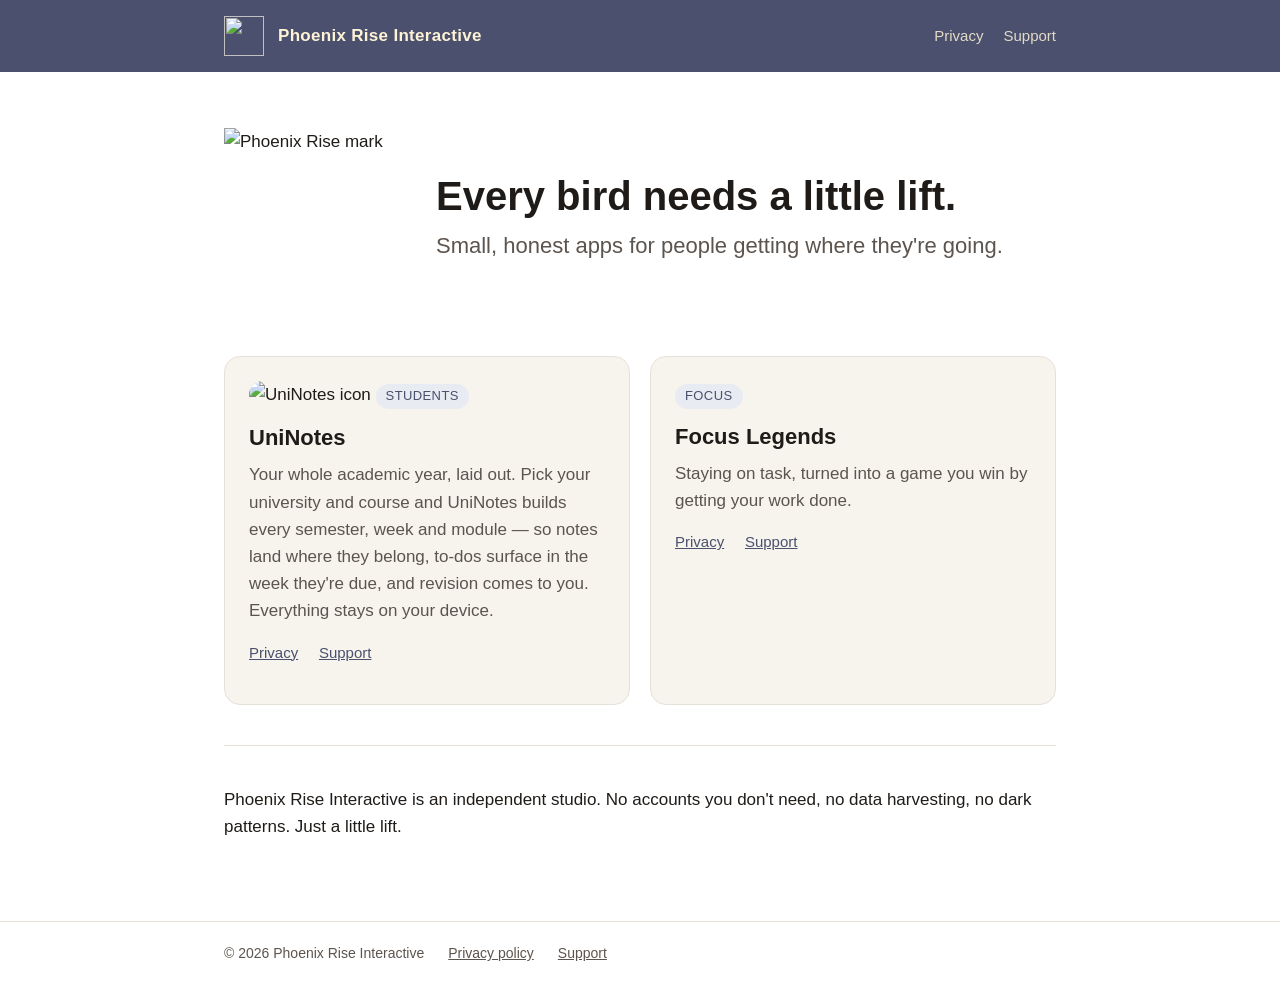
==== index.html @ 2798a72b "Add files via upload" ====
<!doctype html>
<html lang="en">
<head>
  <meta charset="utf-8">
  <meta name="viewport" content="width=device-width, initial-scale=1">
  <title>Phoenix Rise Interactive</title>
  <meta name="description" content="Independent studio making apps that help students focus, learn and rise. Makers of UniNotes and Focus Legends.">
  <link rel="icon" href="img/favicon.png">
  <link rel="stylesheet" href="style.css">
</head>
<body>
  <header class="site">
    <div class="wrap">
      <img src="img/phoenix.png" alt="">
      <a class="name" href="./">Phoenix Rise Interactive</a>
      <nav>
        <a href="privacy.html">Privacy</a>
        <a href="support.html">Support</a>
      </nav>
    </div>
  </header>

  <main>
    <section class="hero">
      <img src="img/phoenix.png" alt="Phoenix Rise mark">
      <div>
        <h1>Every bird needs a little lift.</h1>
        <p class="tag">Small, honest apps for people getting where they're going.</p>
      </div>
    </section>

    <section class="apps">
      <article class="app">
        <img src="img/uninotes.png" alt="UniNotes icon">
        <span class="badge">Students</span>
        <h2>UniNotes</h2>
        <p>Your whole academic year, laid out. Pick your university and course and UniNotes builds every semester, week and module — so notes land where they belong, to-dos surface in the week they're due, and revision comes to you. Everything stays on your device.</p>
        <p class="links">
          <a href="privacy.html#uninotes">Privacy</a>
          <a href="support.html#uninotes">Support</a>
        </p>
      </article>

      <article class="app">
        <span class="badge">Focus</span>
        <h2>Focus Legends</h2>
        <p>Staying on task, turned into a game you win by getting your work done.</p>
        <p class="links">
          <a href="privacy.html#focus-legends">Privacy</a>
          <a href="support.html#focus-legends">Support</a>
        </p>
      </article>
    </section>

    <hr>

    <p>Phoenix Rise Interactive is an independent studio. No accounts you don't need, no data harvesting, no dark patterns. Just a little lift.</p>
  </main>

  <footer>
    <div class="wrap">
      <span>© 2026 Phoenix Rise Interactive</span>
      <a href="privacy.html">Privacy policy</a>
      <a href="support.html">Support</a>
    </div>
  </footer>
</body>
</html>
---- style.css ----
:root {
  --navy: #4A506D;
  --navy-deep: #383D55;
  --cream: #FFF3D6;
  --ink: #1F1B18;
  --ink-soft: #5C544E;
  --paper: #FFFFFF;
  --paper-warm: #F7F4EE;
  --rule: #E6E1D8;
  --flame: #F2A93B;
}
* { box-sizing: border-box; }
html { -webkit-text-size-adjust: 100%; }
body {
  margin: 0;
  font-family: -apple-system, BlinkMacSystemFont, "Segoe UI", Roboto, Helvetica, Arial, sans-serif;
  font-size: 17px;
  line-height: 1.6;
  color: var(--ink);
  background: var(--paper);
}
a { color: var(--navy); }
a:hover { color: var(--navy-deep); }

header.site {
  background: var(--navy);
  color: var(--cream);
}
header.site .wrap {
  display: flex;
  align-items: center;
  gap: 14px;
  padding: 16px 24px;
  max-width: 880px;
  margin: 0 auto;
}
header.site img { width: 40px; height: 40px; }
header.site .name { font-weight: 700; letter-spacing: .3px; color: var(--cream); text-decoration: none; }
header.site nav { margin-left: auto; display: flex; gap: 20px; }
header.site nav a { color: var(--cream); opacity: .85; text-decoration: none; font-size: 15px; }
header.site nav a:hover { opacity: 1; }

main { max-width: 880px; margin: 0 auto; padding: 40px 24px 64px; }
h1 { font-size: 34px; line-height: 1.2; margin: 0 0 8px; }
h2 { font-size: 22px; margin: 40px 0 10px; }
h3 { font-size: 18px; margin: 28px 0 6px; }
p.lede { font-size: 20px; color: var(--ink-soft); margin: 0 0 32px; }
p.meta { color: var(--ink-soft); font-size: 15px; margin-top: 0; }
ul { padding-left: 22px; }
li { margin: 6px 0; }
hr { border: 0; border-top: 1px solid var(--rule); margin: 40px 0; }

.hero {
  display: flex;
  align-items: center;
  gap: 32px;
  margin: 16px 0 48px;
}
.hero img { width: 180px; height: 180px; flex: none; }
.hero h1 { font-size: 40px; }
.hero .tag { font-size: 22px; color: var(--ink-soft); margin: 4px 0 0; }

.apps { display: grid; grid-template-columns: 1fr 1fr; gap: 20px; }
.app {
  border: 1px solid var(--rule);
  border-radius: 16px;
  padding: 24px;
  background: var(--paper-warm);
}
.app img { width: 64px; height: 64px; border-radius: 14px; margin-bottom: 12px; }
.app h2 { margin: 0 0 6px; font-size: 22px; }
.app p { margin: 0 0 14px; color: var(--ink-soft); }
.app .links a { margin-right: 16px; font-size: 15px; }
.badge {
  display: inline-block; font-size: 13px; letter-spacing: .4px; text-transform: uppercase;
  color: var(--navy); background: #E9EBF2; border-radius: 999px; padding: 2px 10px; margin-bottom: 10px;
}

.card { border: 1px solid var(--rule); border-radius: 12px; padding: 18px 20px; background: var(--paper-warm); }
.card p:last-child { margin-bottom: 0; }

footer { border-top: 1px solid var(--rule); color: var(--ink-soft); font-size: 14px; }
footer .wrap { max-width: 880px; margin: 0 auto; padding: 20px 24px; display: flex; flex-wrap: wrap; gap: 8px 24px; }
footer a { color: var(--ink-soft); }

@media (max-width: 640px) {
  body { font-size: 16px; }
  .hero { flex-direction: column; text-align: center; gap: 16px; }
  .hero img { width: 140px; height: 140px; }
  .hero h1 { font-size: 32px; }
  .apps { grid-template-columns: 1fr; }
  header.site nav { gap: 14px; }
  main { padding: 28px 20px 48px; }
}
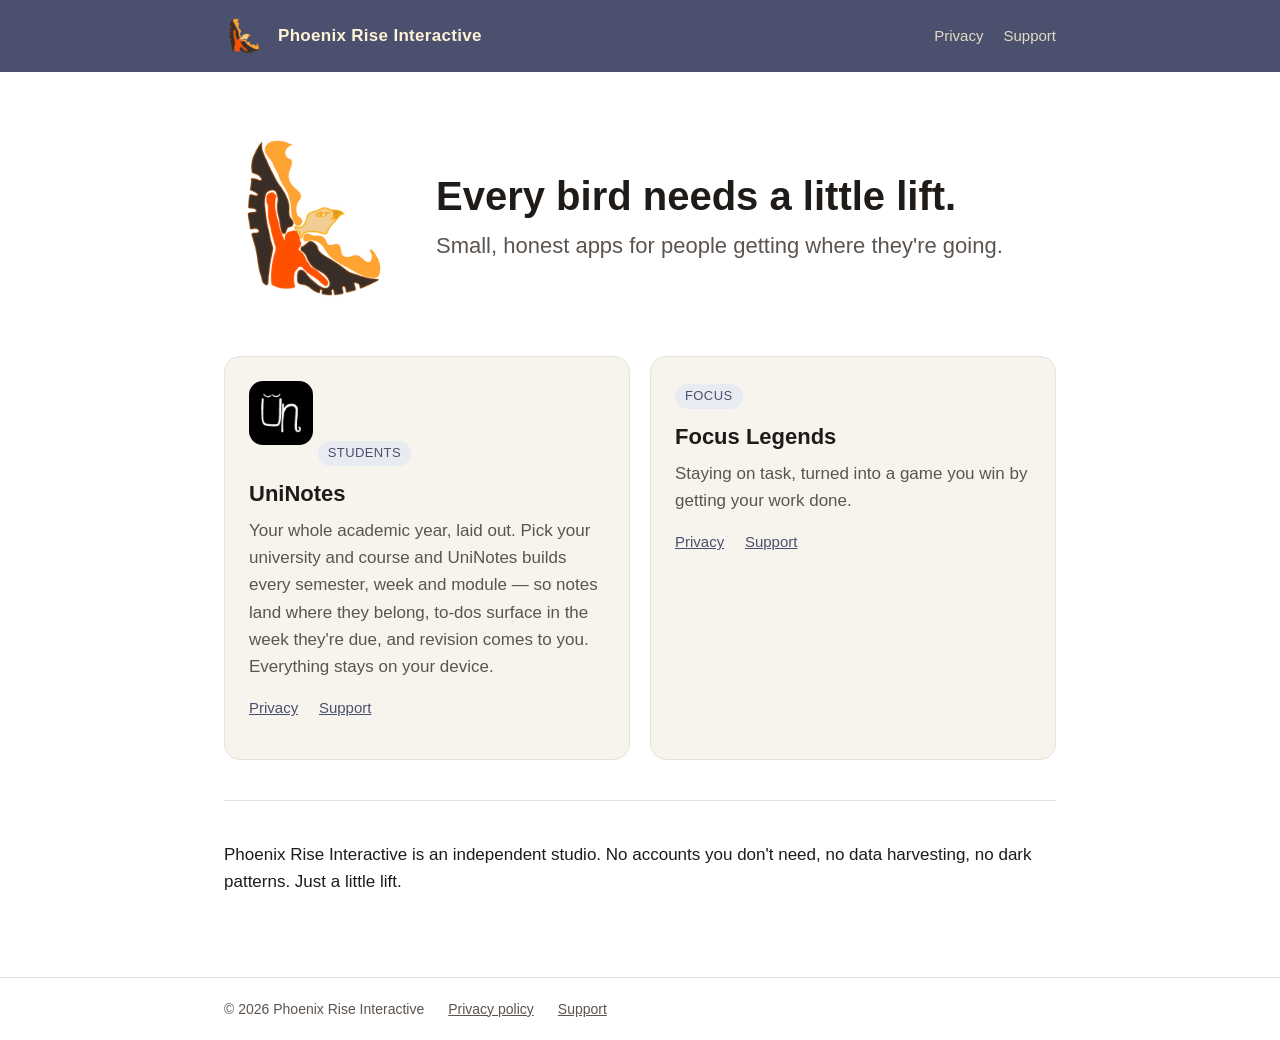
==== commit b1cba368: "Add files via upload" ====
--- a/index.html
+++ b/index.html
@@ -36,8 +36,8 @@
         <h2>UniNotes</h2>
         <p>Your whole academic year, laid out. Pick your university and course and UniNotes builds every semester, week and module — so notes land where they belong, to-dos surface in the week they're due, and revision comes to you. Everything stays on your device.</p>
         <p class="links">
-          <a href="privacy.html#uninotes">Privacy</a>
-          <a href="support.html#uninotes">Support</a>
+          <a href="uninotes/privacy.html">Privacy</a>
+          <a href="uninotes/support.html">Support</a>
         </p>
       </article>
 
@@ -46,8 +46,8 @@
         <h2>Focus Legends</h2>
         <p>Staying on task, turned into a game you win by getting your work done.</p>
         <p class="links">
-          <a href="privacy.html#focus-legends">Privacy</a>
-          <a href="support.html#focus-legends">Support</a>
+          <a href="focus-legends/privacy.html">Privacy</a>
+          <a href="focus-legends/support.html">Support</a>
         </p>
       </article>
     </section>
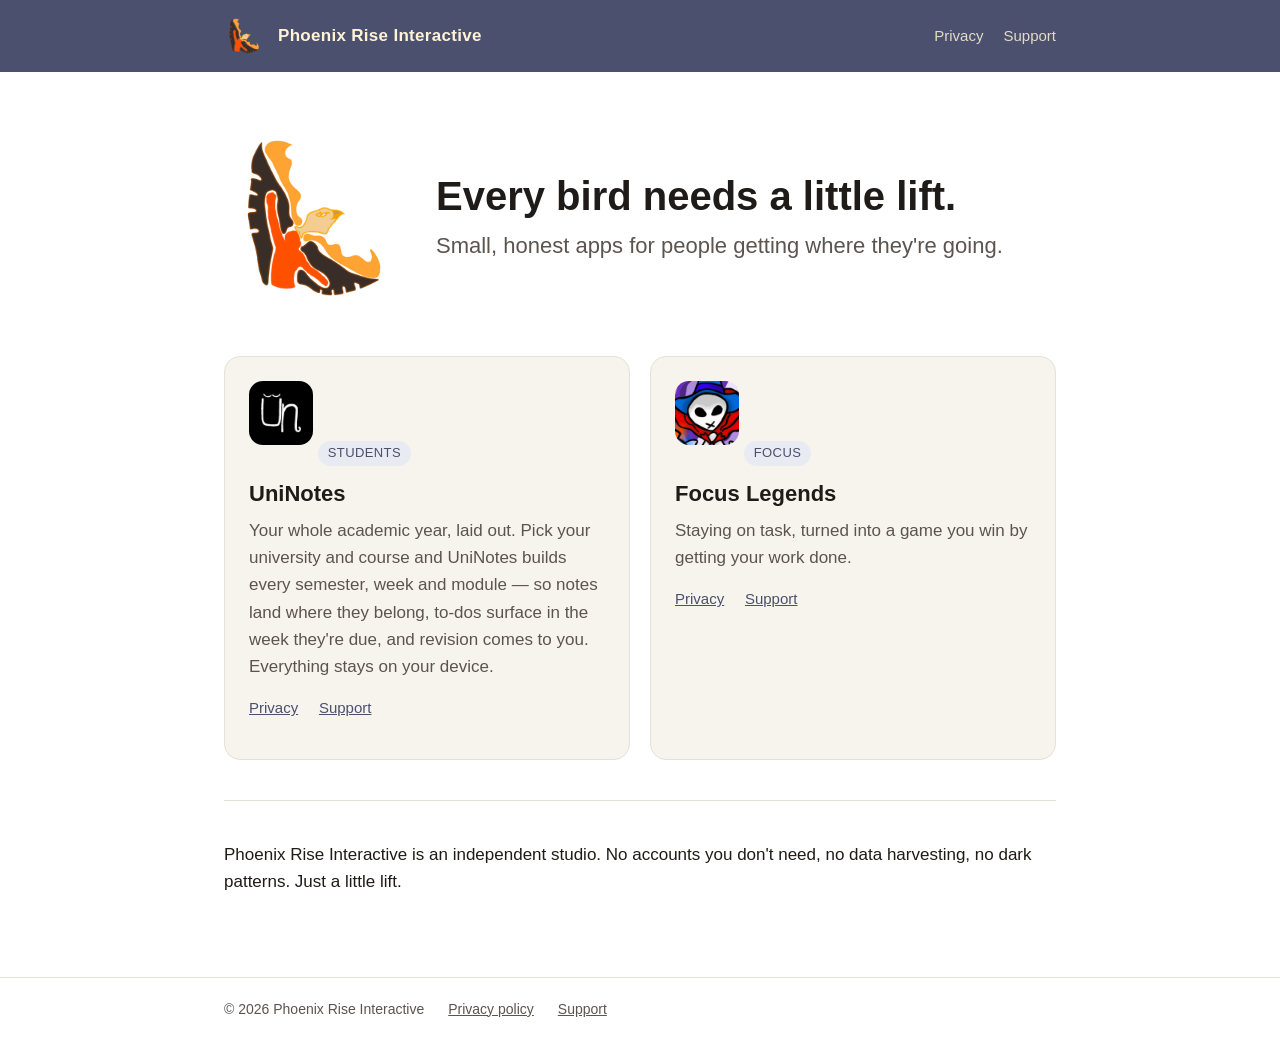
==== commit 4eb37498: "Add files via upload" ====
--- a/index.html
+++ b/index.html
@@ -42,6 +42,7 @@
       </article>
 
       <article class="app">
+        <img src="img/focus-legends.png" alt="Focus Legends icon">
         <span class="badge">Focus</span>
         <h2>Focus Legends</h2>
         <p>Staying on task, turned into a game you win by getting your work done.</p>
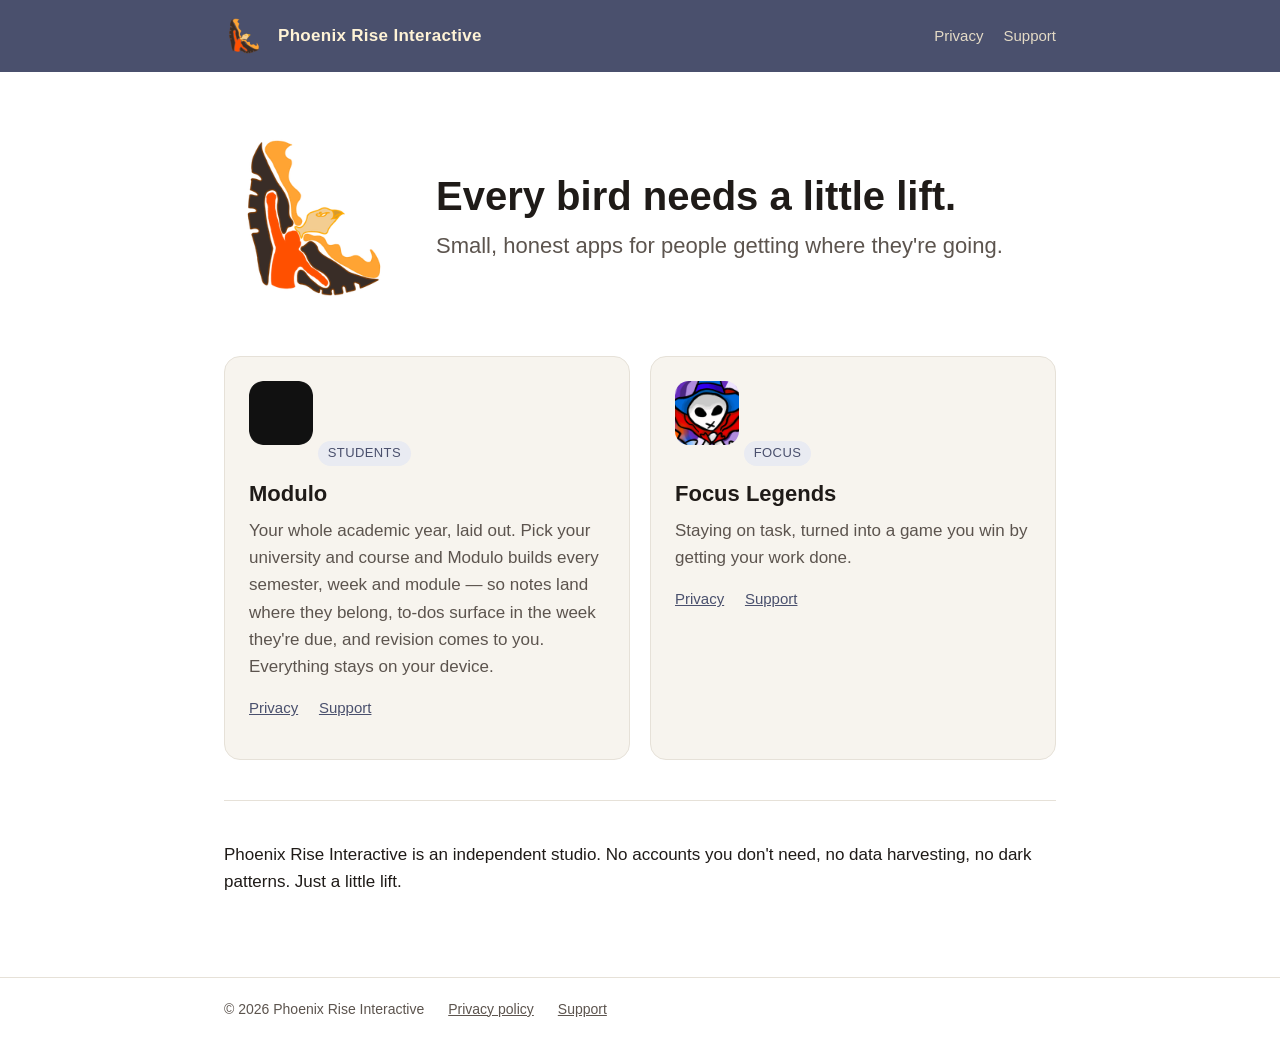
==== commit 50354ecd: "Add files via upload" ====
--- a/index.html
+++ b/index.html
@@ -4,7 +4,7 @@
   <meta charset="utf-8">
   <meta name="viewport" content="width=device-width, initial-scale=1">
   <title>Phoenix Rise Interactive</title>
-  <meta name="description" content="Independent studio making apps that help students focus, learn and rise. Makers of UniNotes and Focus Legends.">
+  <meta name="description" content="Independent studio making apps that help students focus, learn and rise. Makers of Modulo and Focus Legends.">
   <link rel="icon" href="img/favicon.png">
   <link rel="stylesheet" href="style.css">
 </head>
@@ -31,13 +31,13 @@
 
     <section class="apps">
       <article class="app">
-        <img src="img/uninotes.png" alt="UniNotes icon">
+        <img src="img/modulo.png" alt="Modulo icon">
         <span class="badge">Students</span>
-        <h2>UniNotes</h2>
-        <p>Your whole academic year, laid out. Pick your university and course and UniNotes builds every semester, week and module — so notes land where they belong, to-dos surface in the week they're due, and revision comes to you. Everything stays on your device.</p>
+        <h2>Modulo</h2>
+        <p>Your whole academic year, laid out. Pick your university and course and Modulo builds every semester, week and module — so notes land where they belong, to-dos surface in the week they're due, and revision comes to you. Everything stays on your device.</p>
         <p class="links">
-          <a href="uninotes/privacy.html">Privacy</a>
-          <a href="uninotes/support.html">Support</a>
+          <a href="modulo/privacy.html">Privacy</a>
+          <a href="modulo/support.html">Support</a>
         </p>
       </article>
 
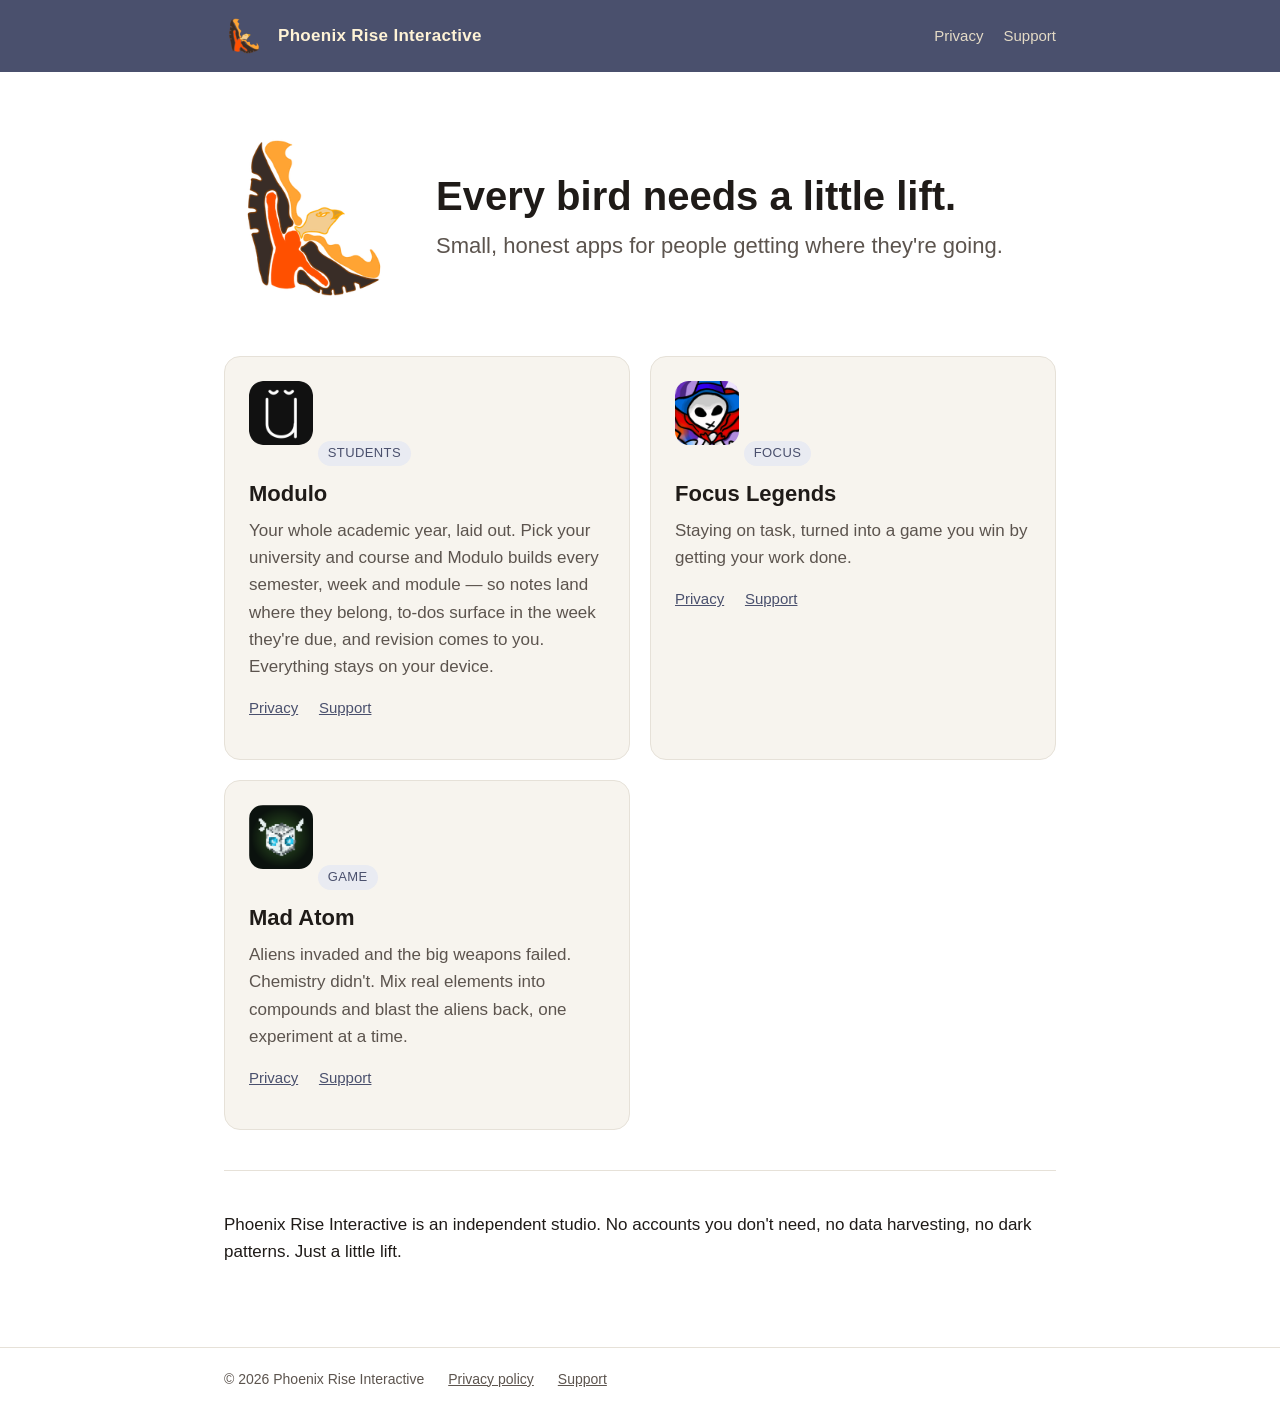
==== commit 9b35d2bc: "Add Mad Atom privacy and support pages Co-Authored-By: Claude Opus 5.5 <noreply@anthropic.com>" ====
--- a/index.html
+++ b/index.html
@@ -51,6 +51,16 @@
           <a href="focus-legends/support.html">Support</a>
         </p>
       </article>
+      <article class="app">
+        <img src="img/mad-atom.png" alt="Mad Atom icon">
+        <span class="badge">Game</span>
+        <h2>Mad Atom</h2>
+        <p>Aliens invaded and the big weapons failed. Chemistry didn't. Mix real elements into compounds and blast the aliens back, one experiment at a time.</p>
+        <p class="links">
+          <a href="mad-atom/privacy.html">Privacy</a>
+          <a href="mad-atom/support.html">Support</a>
+        </p>
+      </article>
     </section>
 
     <hr>
